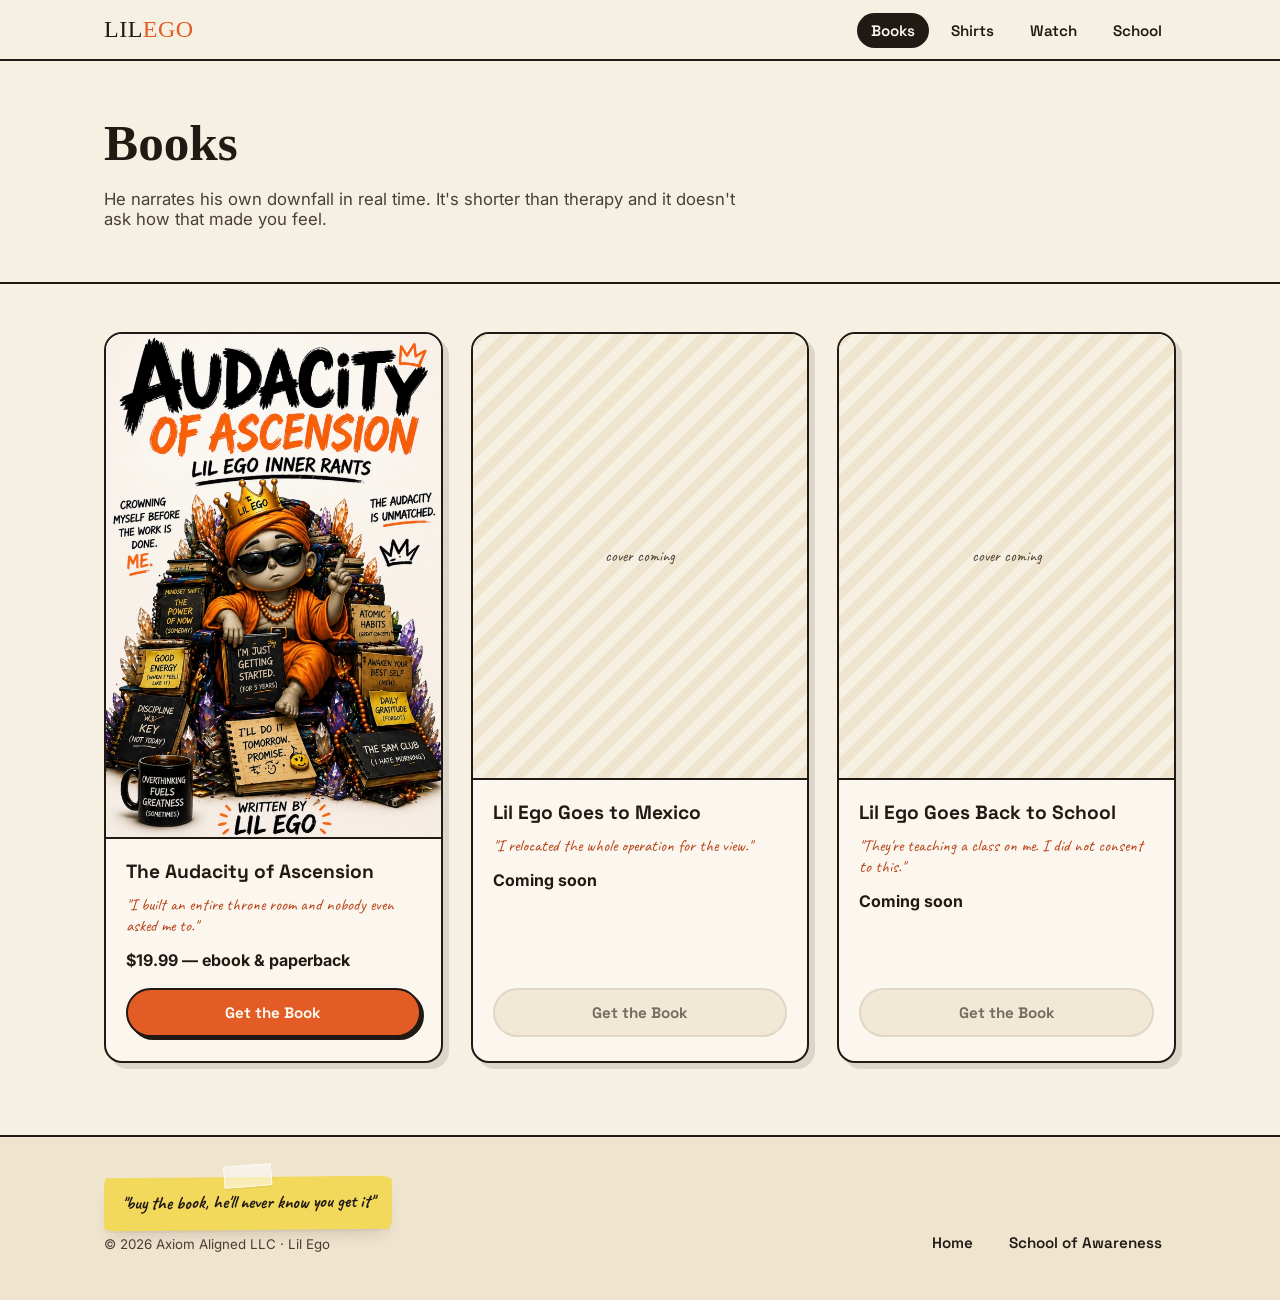
==== books.html @ e0bd5c53 "Initial commit: Lil Ego static site (index, books, shirts, watch)" ====
<!doctype html>
<html lang="en">
<head>
<meta charset="UTF-8">
<meta name="viewport" content="width=device-width, initial-scale=1.0">
<title>Books — Lil Ego</title>
<meta name="description" content="The Audacity of Ascension and more from Lil Ego. Get the book on Gumroad.">
<link rel="preconnect" href="https://fonts.googleapis.com">
<link rel="preconnect" href="https://fonts.gstatic.com" crossorigin>
<link href="https://fonts.googleapis.com/css2?family=Permanent+Marker&family=Space+Grotesk:wght@500;600;700&family=Inter:wght@400;500;600&family=Caveat:wght@600;700&display=swap" rel="stylesheet">
<link rel="stylesheet" href="/assets/css/style.css">
</head>
<body>

<nav class="nav">
  <div class="nav-inner">
    <a href="/" class="wordmark">LIL<span>EGO</span></a>
    <ul class="nav-links">
      <li><a href="/books.html" class="is-active">Books</a></li>
      <li><a href="/shirts.html">Shirts</a></li>
      <li><a href="/watch.html">Watch</a></li>
      <li><a href="https://school.lilegoverse.com" target="_blank" rel="noopener">School</a></li>
    </ul>
  </div>
</nav>

<header class="page-header">
  <div class="wrap">
    <h1>Books</h1>
    <p>He narrates his own downfall in real time. It's shorter than therapy and it doesn't ask how that made you feel.</p>
  </div>
</header>

<section class="wrap">
  <div class="book-grid">

    <!-- LIVE: The Audacity of Ascension -->
    <div class="book-card">
      <div class="book-cover">
        <!-- Drop cover as /assets/img/cover-audacity.png -->
        <img src="/assets/img/cover-audacity.jpg" alt="The Audacity of Ascension cover">
      </div>
      <div class="book-body">
        <h3>The Audacity of Ascension</h3>
        <p class="voice-line">"I built an entire throne room and nobody even asked me to."</p>
        <p class="price">$19.99 — ebook &amp; paperback</p>
        <a href="#" class="btn" data-gumroad="audacity-of-ascension">Get the Book</a>
      </div>
    </div>

    <!-- COMING: Lil Ego Goes to Mexico -->
    <div class="book-card is-coming">
      <div class="book-cover">
        <div class="cover-placeholder" style="display:flex; align-items:center;">cover coming</div>
      </div>
      <div class="book-body">
        <h3>Lil Ego Goes to Mexico</h3>
        <p class="voice-line">"I relocated the whole operation for the view."</p>
        <p class="price">Coming soon</p>
        <a href="#" class="btn is-disabled">Get the Book</a>
      </div>
    </div>

    <!-- COMING: Lil Ego Goes Back to School -->
    <div class="book-card is-coming">
      <div class="book-cover">
        <div class="cover-placeholder" style="display:flex; align-items:center;">cover coming</div>
      </div>
      <div class="book-body">
        <h3>Lil Ego Goes Back to School</h3>
        <p class="voice-line">"They're teaching a class on me. I did not consent to this."</p>
        <p class="price">Coming soon</p>
        <a href="#" class="btn is-disabled">Get the Book</a>
      </div>
    </div>

  </div>
</section>

<footer class="footer">
  <div class="wrap footer-inner">
    <div>
      <span class="sticky-note tilt-flat">"buy the book, he'll never know you get it"</span>
      <small>© 2026 Axiom Aligned LLC · Lil Ego</small>
    </div>
    <ul class="nav-links" style="padding:0;">
      <li><a href="/">Home</a></li>
      <li><a href="https://school.lilegoverse.com" target="_blank" rel="noopener">School of Awareness</a></li>
    </ul>
  </div>
</footer>

<script src="/assets/js/main.js"></script>
</body>
</html>
---- assets/css/style.css ----
/* ============================================================
   LIL EGO — Design Tokens
   Cream base / orange primary / gold secondary / ink black type
   Display: Permanent Marker · Headings: Space Grotesk · Body: Inter
   Sticky-note motif: Caveat (handwriting) on rotated paper cards
   ============================================================ */

:root {
  --cream: #F6F0E3;
  --cream-2: #EFE4CE;
  --paper: #FBF7EE;
  --ink: #211A14;
  --ink-soft: #4A3F34;
  --orange: #E35B25;
  --orange-deep: #B8431A;
  --gold: #AD8330;
  --gold-light: #D9B65C;
  --sticky: #F2D95C;
  --sticky-shadow: rgba(33, 26, 20, 0.18);
  --line: rgba(33, 26, 20, 0.12);

  /* crystal accents — lifted from the throne pile on the book cover */
  --crystal-purple: #6E4E9E;
  --crystal-purple-deep: #4E3572;
  --crystal-teal: #2C8C8A;
  --crystal-teal-deep: #1E6664;
  --crystal-amber: #D98F3A;
  --sticky-pink: #F0A8A0;
  --sticky-mint: #A9D8C8;
  --sticky-blue: #A9C7E8;

  --font-display: 'Permanent Marker', cursive;
  --font-head: 'Space Grotesk', sans-serif;
  --font-body: 'Inter', sans-serif;
  --font-note: 'Caveat', cursive;

  --radius: 18px;
  --container: 1120px;
}

* { box-sizing: border-box; }
html { scroll-behavior: smooth; }

body {
  margin: 0;
  background: var(--cream);
  color: var(--ink);
  font-family: var(--font-body);
  -webkit-font-smoothing: antialiased;
}

@media (prefers-reduced-motion: reduce) {
  html { scroll-behavior: auto; }
  * { animation-duration: 0.001ms !important; transition-duration: 0.001ms !important; }
}

a { color: inherit; text-decoration: none; }
img { max-width: 100%; display: block; }
button { font-family: inherit; cursor: pointer; }

.wrap {
  max-width: var(--container);
  margin: 0 auto;
  padding: 0 24px;
}

/* ---------- Nav ---------- */
.nav {
  position: sticky;
  top: 0;
  z-index: 50;
  background: rgba(246, 240, 227, 0.92);
  backdrop-filter: blur(6px);
  border-bottom: 2px solid var(--ink);
}

.nav-inner {
  display: flex;
  align-items: center;
  justify-content: space-between;
  padding: 16px 24px;
  max-width: var(--container);
  margin: 0 auto;
}

.wordmark {
  font-family: var(--font-display);
  font-size: 1.5rem;
  color: var(--ink);
  letter-spacing: 0.5px;
}
.wordmark span { color: var(--orange); }

.nav-links {
  display: flex;
  gap: 8px;
  list-style: none;
  margin: 0;
  padding: 0;
}

.nav-links a {
  font-family: var(--font-head);
  font-weight: 600;
  font-size: 0.95rem;
  padding: 8px 14px;
  border-radius: 999px;
  transition: background 0.15s ease, transform 0.15s ease;
}

.nav-links a:hover { background: var(--cream-2); transform: translateY(-1px); }
.nav-links a.is-active { background: var(--ink); color: var(--paper); }

.nav-toggle { display: none; }

@media (max-width: 640px) {
  .nav-links { display: none; }
}

/* ---------- Sticky note signature element ---------- */
.sticky-note {
  position: relative;
  display: inline-block;
  background: var(--sticky);
  color: var(--ink);
  font-family: var(--font-note);
  font-weight: 700;
  font-size: 1.15rem;
  line-height: 1.25;
  padding: 14px 18px 16px;
  border-radius: 3px 14px 4px 12px / 14px 4px 16px 3px;
  box-shadow: 0 10px 18px -8px var(--sticky-shadow), 0 2px 0 rgba(0,0,0,0.04);
  transform: rotate(-3deg);
}

.sticky-note::before {
  content: '';
  position: absolute;
  top: -12px;
  left: 50%;
  width: 46px;
  height: 20px;
  background: rgba(255,255,255,0.55);
  border: 1px solid rgba(255,255,255,0.7);
  transform: translateX(-50%) rotate(-4deg);
  box-shadow: 0 1px 2px rgba(0,0,0,0.08);
}

.sticky-note.tilt-r { transform: rotate(2.5deg); }
.sticky-note.tilt-flat { transform: rotate(-0.5deg); }
.sticky-note.small { font-size: 0.95rem; padding: 10px 14px 12px; }

.sticky-note.c-pink { background: var(--sticky-pink); }
.sticky-note.c-mint { background: var(--sticky-mint); }
.sticky-note.c-blue { background: var(--sticky-blue); }

/* ---------- Floating decorative crystals + confetti dots ---------- */
.crystal-field {
  position: absolute;
  inset: 0;
  overflow: hidden;
  pointer-events: none;
  z-index: 0;
}

.crystal {
  position: absolute;
  clip-path: polygon(50% 0%, 100% 38%, 78% 100%, 22% 100%, 0% 38%);
  opacity: 0.9;
}

.crystal.purple { background: linear-gradient(160deg, var(--crystal-purple), var(--crystal-purple-deep)); }
.crystal.teal { background: linear-gradient(160deg, var(--crystal-teal), var(--crystal-teal-deep)); }
.crystal.amber { background: linear-gradient(160deg, var(--gold-light), var(--crystal-amber)); }

.confetti-dot {
  position: absolute;
  border-radius: 50%;
  pointer-events: none;
}

/* Halftone dot texture wash — used behind hero + doors sections */
.dot-wash {
  background-image: radial-gradient(var(--line) 1.4px, transparent 1.4px);
  background-size: 22px 22px;
}

/* ---------- Buttons ---------- */
.btn {
  display: inline-flex;
  align-items: center;
  gap: 8px;
  font-family: var(--font-head);
  font-weight: 700;
  font-size: 0.95rem;
  padding: 13px 24px;
  border-radius: 999px;
  border: 2px solid var(--ink);
  background: var(--orange);
  color: var(--paper);
  box-shadow: 3px 3px 0 var(--ink);
  transition: transform 0.15s ease, box-shadow 0.15s ease;
}

.btn:hover { transform: translate(-2px, -2px); box-shadow: 5px 5px 0 var(--ink); }
.btn:active { transform: translate(0, 0); box-shadow: 1px 1px 0 var(--ink); }

.btn.btn-ghost {
  background: transparent;
  color: var(--ink);
}

.btn.btn-gold {
  background: var(--gold);
}

.btn[disabled], .btn.is-disabled {
  background: var(--cream-2);
  color: var(--ink-soft);
  border-color: var(--line);
  box-shadow: none;
  cursor: not-allowed;
  opacity: 0.75;
}

/* ---------- Hero ---------- */
.hero {
  position: relative;
  padding: 108px 0 88px;
  background: var(--cream);
  overflow: hidden;
}

.hero-grid {
  position: relative;
  z-index: 2;
  display: grid;
  grid-template-columns: 1.15fr 0.85fr;
  gap: 64px;
  align-items: center;
}

@media (max-width: 860px) {
  .hero-grid { grid-template-columns: 1fr; }
  .hero { padding: 72px 0 56px; }
}

.eyebrow {
  font-family: var(--font-note);
  font-size: 1.15rem;
  color: var(--orange-deep);
  font-weight: 700;
  margin-bottom: 14px;
}

.hero h1 {
  font-family: var(--font-display);
  font-size: clamp(2.8rem, 7vw, 4.8rem);
  line-height: 1.04;
  letter-spacing: -0.01em;
  margin: 0 0 26px;
  color: var(--ink);
}

.hero h1 .accent {
  color: var(--orange);
  position: relative;
  white-space: nowrap;
}

.hero h1 .accent svg {
  position: absolute;
  left: 0;
  bottom: -14px;
  width: 100%;
  height: 16px;
}

.hero p.lede {
  font-family: var(--font-body);
  font-size: 1.15rem;
  color: var(--ink-soft);
  max-width: 46ch;
  margin: 0 0 28px;
}

.hero-actions { display: flex; gap: 14px; flex-wrap: wrap; }

/* Throne / hero art placeholder */
.hero-art {
  position: relative;
  aspect-ratio: 2 / 3;
  border-radius: 28px;
  background:
    radial-gradient(circle at 50% 30%, rgba(227,91,37,0.22), transparent 55%),
    linear-gradient(160deg, var(--cream-2), var(--cream));
  border: 2px dashed var(--ink);
  display: flex;
  align-items: center;
  justify-content: center;
  overflow: hidden;
}

.hero-art img { width: 100%; height: 100%; object-fit: cover; border-radius: 26px; }

.hero-art .art-placeholder {
  text-align: center;
  font-family: var(--font-note);
  font-size: 1.1rem;
  color: var(--ink-soft);
  padding: 24px;
}

.hero-art .crown {
  font-size: 2.4rem;
  display: block;
  margin-bottom: 8px;
}

/* ---------- Controlled-chaos texture kit ---------- */

/* washi tape strip — pin things down, always slightly crooked */
.tape {
  position: absolute;
  width: 90px;
  height: 30px;
  background: rgba(227, 91, 37, 0.28);
  border: 1px solid rgba(227, 91, 37, 0.4);
  box-shadow: 0 2px 4px rgba(33,26,20,0.08);
  pointer-events: none;
  z-index: 3;
}
.tape.gold { background: rgba(173, 131, 48, 0.3); border-color: rgba(173, 131, 48, 0.45); }
.tape.ink { background: rgba(33, 26, 20, 0.12); border-color: rgba(33, 26, 20, 0.2); }

/* coffee ring stain — one, understated, never centered */
.coffee-ring {
  position: absolute;
  border-radius: 50%;
  border: 6px solid rgba(90, 62, 30, 0.10);
  pointer-events: none;
  z-index: 1;
}
.coffee-ring::after {
  content: '';
  position: absolute;
  inset: 5px;
  border-radius: 50%;
  border: 2px solid rgba(90, 62, 30, 0.07);
}

/* torn paper divider between sections */
.torn-edge {
  position: relative;
  height: 22px;
  background: var(--cream);
  clip-path: polygon(
    0% 0%, 3% 60%, 7% 10%, 11% 70%, 15% 5%, 19% 55%, 23% 15%, 27% 65%,
    31% 8%, 35% 60%, 39% 12%, 43% 70%, 47% 5%, 51% 58%, 55% 10%, 59% 66%,
    63% 8%, 67% 62%, 71% 14%, 75% 68%, 79% 6%, 83% 60%, 87% 12%, 91% 66%,
    95% 8%, 100% 55%, 100% 100%, 0% 100%
  );
}

/* handwritten margin interruption — swaps on every reload via main.js */
.margin-note {
  position: absolute;
  z-index: 4;
  font-family: var(--font-note);
  font-weight: 700;
  font-size: 1.2rem;
  color: var(--orange-deep);
  max-width: 220px;
  line-height: 1.2;
  pointer-events: none;
}
.margin-note::before {
  content: '';
  position: absolute;
  left: -34px;
  top: 8px;
  width: 26px;
  height: 20px;
  border-left: 2.5px solid var(--orange-deep);
  border-bottom: 2.5px solid var(--orange-deep);
  border-radius: 0 0 0 10px;
  transform: rotate(-10deg);
}

/* crown resting on the primary CTA — Lil Ego left it there */
.btn-crowned { position: relative; overflow: visible; }
.btn-crowned .crown-icon {
  position: absolute;
  top: -22px;
  right: 8px;
  width: 30px;
  height: 22px;
  transform: rotate(-14deg);
  transition: transform 0.2s ease;
}
.btn-crowned:hover .crown-icon { transform: rotate(-6deg) translateY(-3px); }

/* sunglasses left behind, tucked in a corner */
.sunglasses-doodle {
  position: absolute;
  width: 64px;
  opacity: 0.85;
  pointer-events: none;
  z-index: 3;
}

/* gold star sticker — the kind a teacher hands out */
.star-sticker {
  position: absolute;
  width: 42px;
  pointer-events: none;
  z-index: 4;
  filter: drop-shadow(0 2px 2px rgba(33,26,20,0.15));
}

/* ---------- Doors grid ---------- */
.doors { position: relative; padding: 88px 0 96px; background: var(--cream-2); }
.doors .wrap { position: relative; }

.section-label {
  font-family: var(--font-head);
  font-weight: 700;
  text-transform: uppercase;
  letter-spacing: 0.14em;
  font-size: 0.85rem;
  color: var(--ink-soft);
  margin-bottom: 28px;
}

.doors-grid {
  display: grid;
  grid-template-columns: repeat(2, 1fr);
  gap: 26px;
}

@media (max-width: 700px) {
  .doors-grid { grid-template-columns: 1fr; }
}

.door {
  position: relative;
  background: var(--paper);
  border: 2px solid var(--ink);
  border-radius: 6px;
  padding: 34px 26px 26px;
  min-height: 240px;
  display: flex;
  flex-direction: column;
  justify-content: space-between;
  box-shadow: 6px 6px 0 var(--line);
  transition: transform 0.18s ease, box-shadow 0.18s ease;
  overflow: hidden;
}

.door:hover {
  transform: translate(-3px, -3px);
  box-shadow: 9px 9px 0 var(--line);
}

/* BOOK — hardcover on a desk: thick spine, deboss lines */
.door.is-book {
  border-radius: 3px 10px 10px 3px;
  padding-left: 44px;
}
.door.is-book::before {
  content: '';
  position: absolute;
  top: 0; left: 0; bottom: 0;
  width: 18px;
  background: var(--orange-deep);
  box-shadow: inset -3px 0 0 rgba(0,0,0,0.15);
}
.door.is-book::after {
  content: '';
  position: absolute;
  top: 14px; bottom: 14px; left: 30px;
  width: 1px;
  background: repeating-linear-gradient(to bottom, var(--line) 0 6px, transparent 6px 12px);
}

/* SHIRTS — opened shipping package: crossed tape, stamp */
.door.is-package {
  background: var(--cream-2);
}
.door.is-package::before,
.door.is-package::after {
  content: '';
  position: absolute;
  background: rgba(33,26,20,0.06);
  border: 1px dashed rgba(33,26,20,0.25);
}
.door.is-package::before { top: -10%; left: 46%; width: 8%; height: 120%; }
.door.is-package::after { top: 46%; left: -10%; width: 120%; height: 8%; }
.door .stamp {
  position: absolute;
  top: 18px; right: 18px;
  border: 2px solid var(--orange-deep);
  color: var(--orange-deep);
  font-family: var(--font-head);
  font-weight: 700;
  font-size: 0.65rem;
  letter-spacing: 0.06em;
  padding: 3px 8px;
  border-radius: 4px;
  transform: rotate(8deg);
  opacity: 0.85;
}

/* WATCH — taped VHS sleeve: label sticker, corner tape */
.door.is-tape {
  background: var(--ink);
  color: var(--cream);
}
.door.is-tape .door-top h2,
.door.is-tape p.desc { color: var(--cream); }
.door.is-tape .door-num { background: var(--orange); color: var(--ink); }
.door.is-tape::before {
  content: '';
  position: absolute;
  top: 16px; left: 16px; right: 16px; bottom: 16px;
  border: 1px solid rgba(246,240,227,0.25);
  pointer-events: none;
}

/* SCHOOL — workbook page: ruled margin lines, red rule */
.door.is-workbook {
  background:
    linear-gradient(90deg, transparent 0 38px, rgba(184,67,26,0.35) 38px 40px, transparent 40px),
    repeating-linear-gradient(to bottom, transparent 0 27px, var(--line) 27px 28px),
    var(--paper);
  padding-left: 52px;
}

.door-top { display: flex; align-items: flex-start; justify-content: space-between; gap: 12px; }

.door h2 {
  font-family: var(--font-head);
  font-size: 1.6rem;
  margin: 0;
}

.door-num {
  font-family: var(--font-head);
  font-weight: 700;
  font-size: 0.85rem;
  color: var(--paper);
  background: var(--bar-color, var(--gold));
  width: 30px;
  height: 30px;
  border-radius: 50%;
  display: flex;
  align-items: center;
  justify-content: center;
  flex-shrink: 0;
}

.door p.desc {
  color: var(--ink-soft);
  margin: 12px 0 18px;
  font-size: 0.98rem;
}

.door .sticky-note {
  align-self: flex-start;
  margin-top: auto;
}

/* ---------- Generic page header (Books/Shirts/Watch) ---------- */
.page-header {
  padding: 52px 0 36px;
  border-bottom: 2px solid var(--ink);
}

.page-header h1 {
  font-family: var(--font-display);
  font-size: clamp(2rem, 5vw, 3.2rem);
  margin: 0 0 12px;
}

.page-header p {
  color: var(--ink-soft);
  max-width: 60ch;
  font-size: 1.05rem;
}

/* ---------- Books ---------- */
.book-grid {
  display: grid;
  grid-template-columns: repeat(auto-fit, minmax(240px, 1fr));
  gap: 28px;
  padding: 48px 0 72px;
}

.book-card {
  background: var(--paper);
  border: 2px solid var(--ink);
  border-radius: var(--radius);
  overflow: hidden;
  display: flex;
  flex-direction: column;
  box-shadow: 6px 6px 0 var(--line);
}

.book-cover {
  aspect-ratio: 3 / 4;
  background: linear-gradient(160deg, var(--cream-2), var(--gold-light) 140%);
  display: flex;
  align-items: center;
  justify-content: center;
  border-bottom: 2px solid var(--ink);
}

.book-cover img { width: 100%; height: 100%; object-fit: cover; }

.book-cover .cover-placeholder {
  font-family: var(--font-note);
  font-size: 1rem;
  color: var(--ink-soft);
  text-align: center;
  padding: 20px;
}

.book-body { padding: 20px 20px 24px; display: flex; flex-direction: column; gap: 10px; flex: 1; }

.book-body h3 { font-family: var(--font-head); font-size: 1.2rem; margin: 0; }
.book-body .voice-line { font-family: var(--font-note); font-size: 1.05rem; color: var(--orange-deep); margin: 0; }
.book-body .price { font-weight: 700; margin: 4px 0 8px; }
.book-body .btn { margin-top: auto; justify-content: center; }

.book-card.is-coming .book-cover { background: repeating-linear-gradient(135deg, var(--cream-2), var(--cream-2) 10px, var(--cream) 10px, var(--cream) 20px); }
.book-card.is-coming .btn { pointer-events: none; }

/* ---------- Shirts ---------- */
.shirt-grid {
  display: grid;
  grid-template-columns: repeat(auto-fit, minmax(260px, 1fr));
  gap: 28px;
  padding: 48px 0 72px;
}

.shirt-card {
  background: var(--paper);
  border: 2px solid var(--ink);
  border-radius: var(--radius);
  overflow: hidden;
  display: flex;
  flex-direction: column;
  box-shadow: 6px 6px 0 var(--line);
}

.shirt-photo {
  aspect-ratio: 1 / 1;
  background: var(--cream-2);
  display: flex;
  align-items: center;
  justify-content: center;
  border-bottom: 2px solid var(--ink);
}

.shirt-photo img { width: 100%; height: 100%; object-fit: cover; }
.shirt-photo .photo-placeholder { font-family: var(--font-note); color: var(--ink-soft); text-align: center; padding: 20px; }

.shirt-body { padding: 20px; display: flex; flex-direction: column; gap: 10px; flex: 1; }
.shirt-body h3 { font-family: var(--font-head); margin: 0; font-size: 1.15rem; }
.shirt-body .price { font-weight: 700; }

.size-row { display: flex; gap: 8px; flex-wrap: wrap; margin: 4px 0 10px; }

.size-pill {
  font-family: var(--font-head);
  font-weight: 700;
  font-size: 0.85rem;
  border: 2px solid var(--ink);
  border-radius: 999px;
  padding: 6px 14px;
  background: var(--cream);
}

.size-pill.sold-out {
  background: transparent;
  color: var(--line);
  border-color: var(--line);
  text-decoration: line-through;
}

.shirt-body .btn { margin-top: auto; justify-content: center; }

/* ---------- Watch ---------- */
.watch-wrap { padding: 48px 0 72px; display: grid; gap: 32px; }

.video-frame {
  aspect-ratio: 16 / 9;
  border: 2px solid var(--ink);
  border-radius: var(--radius);
  background: var(--ink);
  display: flex;
  align-items: center;
  justify-content: center;
  overflow: hidden;
}

.video-frame iframe { width: 100%; height: 100%; border: 0; }

.video-frame .video-placeholder {
  color: var(--cream);
  font-family: var(--font-note);
  font-size: 1.2rem;
  text-align: center;
  padding: 24px;
}

.watch-cta {
  display: flex;
  align-items: center;
  justify-content: space-between;
  gap: 20px;
  flex-wrap: wrap;
  border: 2px solid var(--ink);
  border-radius: var(--radius);
  padding: 24px 28px;
  background: var(--paper);
}

/* ---------- School teaser strip (used on homepage door + standalone) ---------- */
.school-strip {
  background: var(--ink);
  color: var(--cream);
  padding: 40px 0;
}

.school-strip .wrap { display: flex; align-items: center; justify-content: space-between; gap: 24px; flex-wrap: wrap; }
.school-strip h3 { font-family: var(--font-display); font-size: 1.5rem; margin: 0 0 6px; color: var(--gold-light); }
.school-strip p { margin: 0; color: rgba(246,240,227,0.75); }

/* ---------- Footer ---------- */
.footer {
  border-top: 2px solid var(--ink);
  padding: 40px 0 48px;
  background: var(--cream-2);
}

.footer-inner {
  display: flex;
  align-items: flex-end;
  justify-content: space-between;
  gap: 24px;
  flex-wrap: wrap;
}

.footer small {
  display: block;
  margin-top: 6px;
  color: var(--ink-soft);
}

/* ---------- Utility ---------- */
.center { text-align: center; }
.mt-0 { margin-top: 0; }
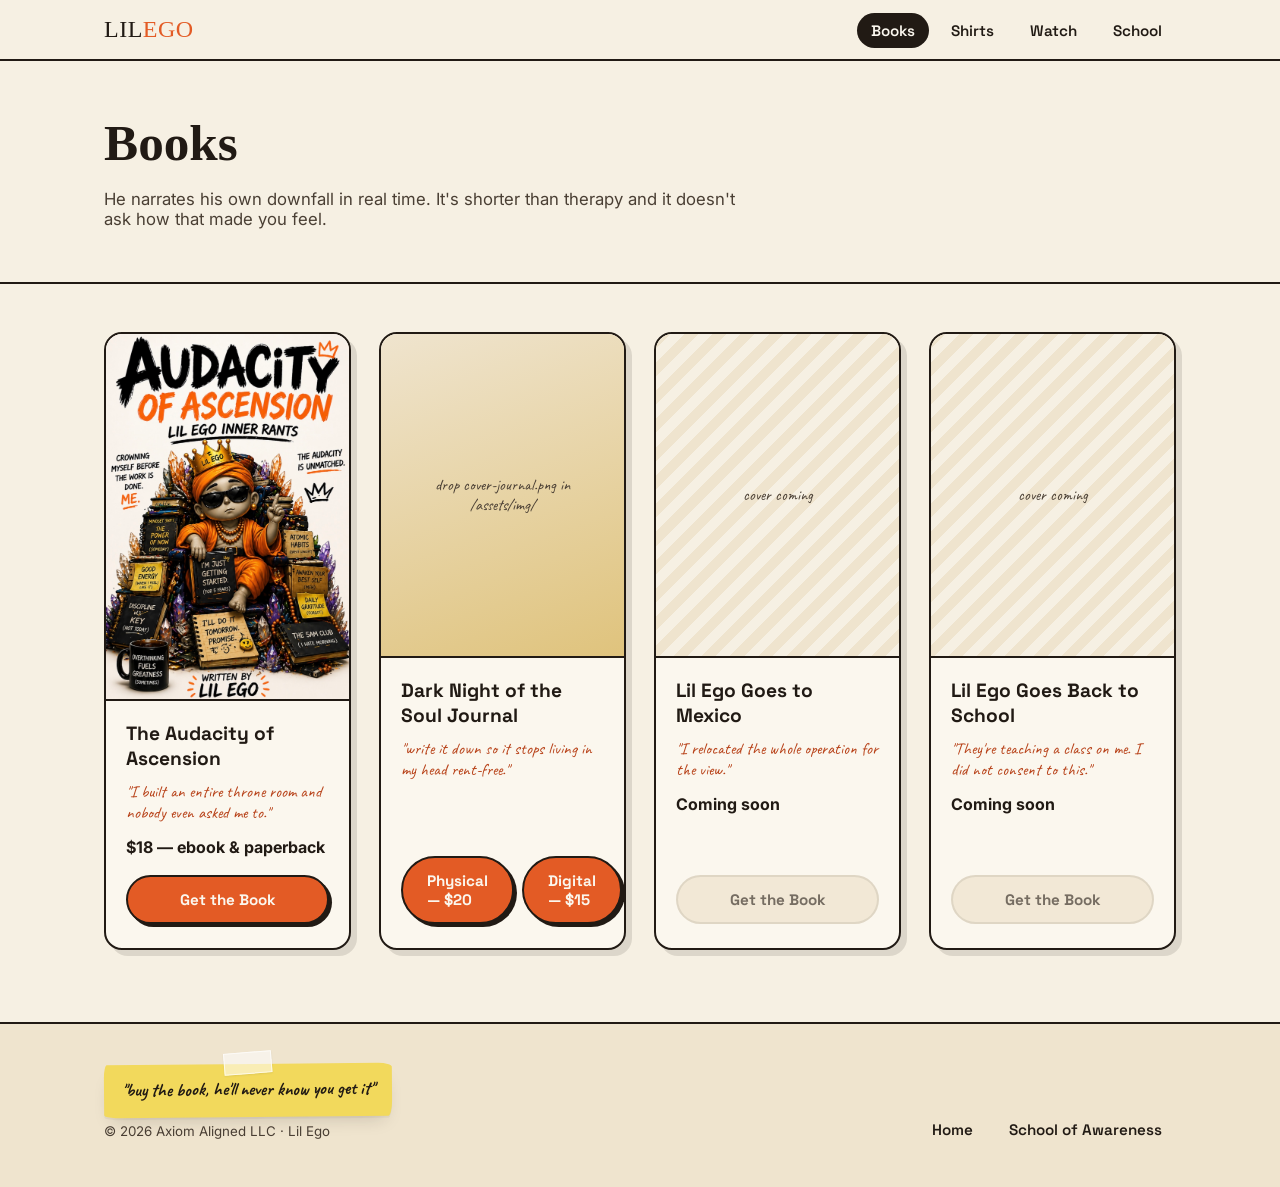
==== commit 5c4965f5: "Add Dark Night of the Soul Journal product, update pricing - Add journal product card (physical + di" ====
--- a/books.html
+++ b/books.html
@@ -43,8 +43,24 @@
       <div class="book-body">
         <h3>The Audacity of Ascension</h3>
         <p class="voice-line">"I built an entire throne room and nobody even asked me to."</p>
-        <p class="price">$19.99 — ebook &amp; paperback</p>
+        <p class="price">$18 — ebook &amp; paperback</p>
         <a href="#" class="btn" data-gumroad="audacity-of-ascension">Get the Book</a>
+      </div>
+    </div>
+
+    <!-- LIVE: Dark Night of the Soul Journal -->
+    <div class="book-card">
+      <div class="book-cover">
+        <img src="/assets/img/cover-journal.png" alt="Dark Night of the Soul Journal cover" onerror="this.style.display='none'; this.nextElementSibling.style.display='flex';">
+        <div class="cover-placeholder" style="display:none; align-items:center;">drop cover-journal.png in /assets/img/</div>
+      </div>
+      <div class="book-body">
+        <h3>Dark Night of the Soul Journal</h3>
+        <p class="voice-line">"write it down so it stops living in my head rent-free."</p>
+        <div class="edition-row">
+          <a href="#" class="btn" data-stripe="dark-night-journal">Physical — $20</a>
+          <a href="#" class="btn" data-gumroad="dark-night-journal">Digital — $15</a>
+        </div>
       </div>
     </div>
 
--- a/assets/css/style.css
+++ b/assets/css/style.css
@@ -635,6 +635,9 @@
 .book-card.is-coming .book-cover { background: repeating-linear-gradient(135deg, var(--cream-2), var(--cream-2) 10px, var(--cream) 10px, var(--cream) 20px); }
 .book-card.is-coming .btn { pointer-events: none; }
 
+.edition-row { display: flex; gap: 8px; margin-top: auto; }
+.edition-row .btn { flex: 1; margin-top: 0; }
+
 /* ---------- Shirts ---------- */
 .shirt-grid {
   display: grid;
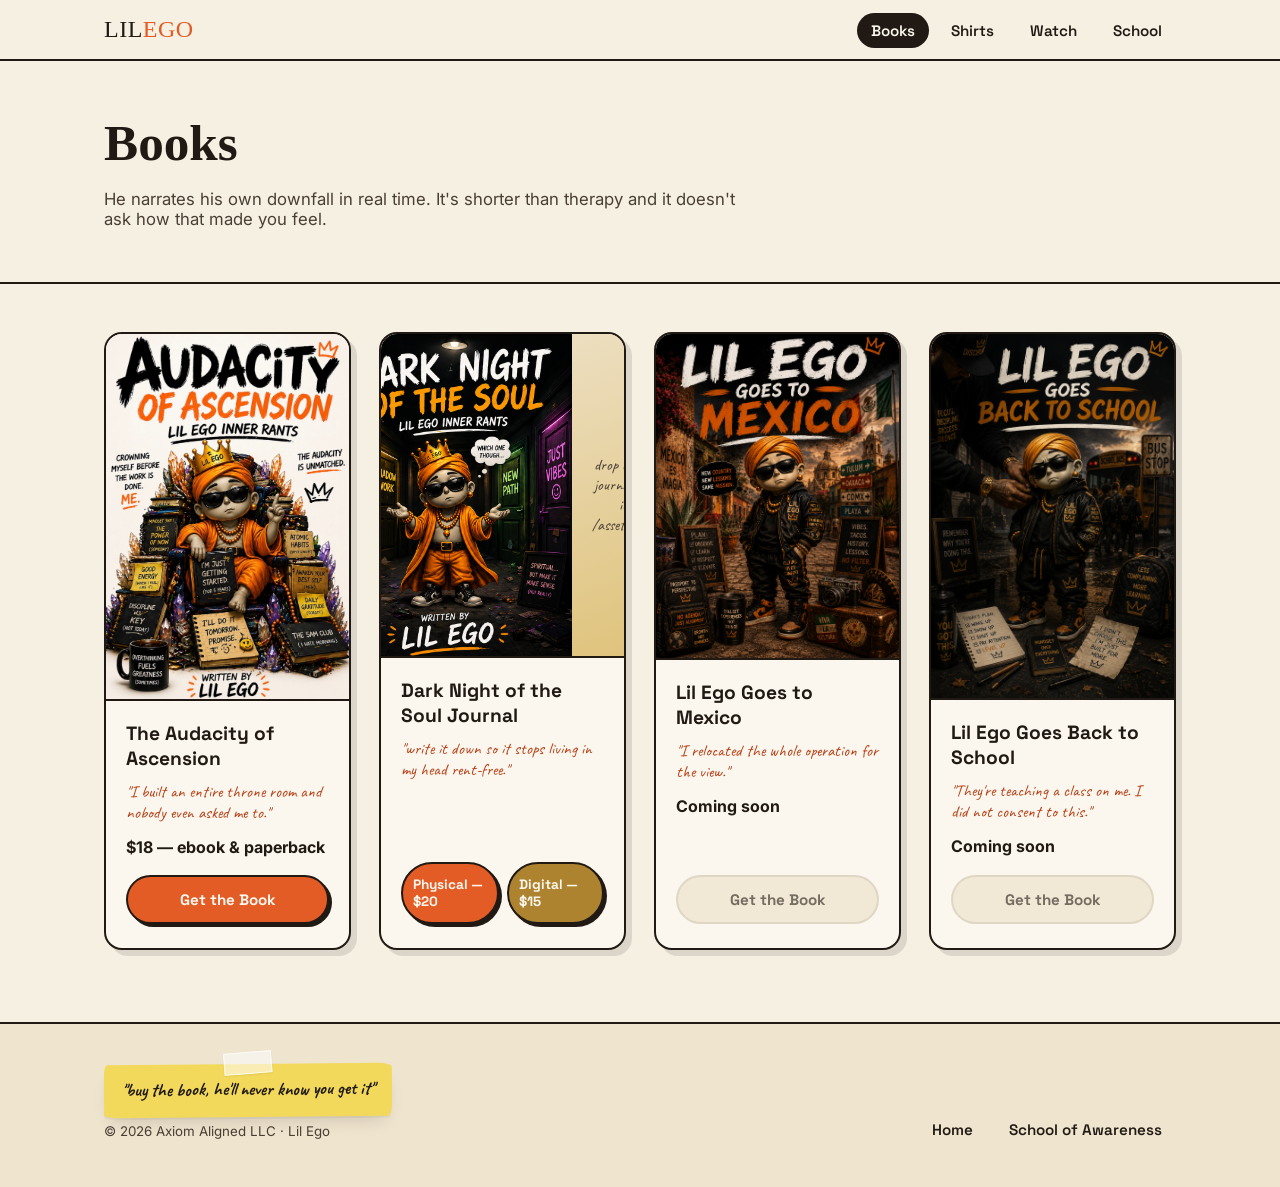
==== commit 352fbed7: "Full site update: shirt color variants, all product images, new book covers" ====
--- a/books.html
+++ b/books.html
@@ -51,15 +51,16 @@
     <!-- LIVE: Dark Night of the Soul Journal -->
     <div class="book-card">
       <div class="book-cover">
+        <!-- Drop cover as /assets/img/cover-journal.png -->
         <img src="/assets/img/cover-journal.png" alt="Dark Night of the Soul Journal cover" onerror="this.style.display='none'; this.nextElementSibling.style.display='flex';">
-        <div class="cover-placeholder" style="display:none; align-items:center;">drop cover-journal.png in /assets/img/</div>
+        <div class="cover-placeholder" style="display:flex; align-items:center;">drop cover-journal.png in /assets/img/</div>
       </div>
       <div class="book-body">
         <h3>Dark Night of the Soul Journal</h3>
         <p class="voice-line">"write it down so it stops living in my head rent-free."</p>
         <div class="edition-row">
           <a href="#" class="btn" data-stripe="dark-night-journal">Physical — $20</a>
-          <a href="#" class="btn" data-gumroad="dark-night-journal">Digital — $15</a>
+          <a href="#" class="btn btn-gold" data-gumroad="dark-night-journal">Digital — $15</a>
         </div>
       </div>
     </div>
@@ -67,7 +68,7 @@
     <!-- COMING: Lil Ego Goes to Mexico -->
     <div class="book-card is-coming">
       <div class="book-cover">
-        <div class="cover-placeholder" style="display:flex; align-items:center;">cover coming</div>
+        <img src="/assets/img/cover-mexico.png" alt="Lil Ego Goes to Mexico cover">
       </div>
       <div class="book-body">
         <h3>Lil Ego Goes to Mexico</h3>
@@ -80,7 +81,7 @@
     <!-- COMING: Lil Ego Goes Back to School -->
     <div class="book-card is-coming">
       <div class="book-cover">
-        <div class="cover-placeholder" style="display:flex; align-items:center;">cover coming</div>
+        <img src="/assets/img/cover-backtoschool.png" alt="Lil Ego Goes Back to School cover">
       </div>
       <div class="book-body">
         <h3>Lil Ego Goes Back to School</h3>
--- a/assets/css/style.css
+++ b/assets/css/style.css
@@ -632,11 +632,25 @@
 .book-body .price { font-weight: 700; margin: 4px 0 8px; }
 .book-body .btn { margin-top: auto; justify-content: center; }
 
+/* dual-edition product (e.g. journal: physical + digital) */
+.edition-row {
+  display: flex;
+  gap: 8px;
+  margin-top: auto;
+}
+.edition-row .btn { flex: 1; font-size: 0.85rem; padding: 12px 10px; }
+.edition-label {
+  font-family: var(--font-head);
+  font-weight: 700;
+  font-size: 0.7rem;
+  text-transform: uppercase;
+  letter-spacing: 0.06em;
+  color: var(--ink-soft);
+  margin-bottom: 4px;
+}
+
 .book-card.is-coming .book-cover { background: repeating-linear-gradient(135deg, var(--cream-2), var(--cream-2) 10px, var(--cream) 10px, var(--cream) 20px); }
 .book-card.is-coming .btn { pointer-events: none; }
-
-.edition-row { display: flex; gap: 8px; margin-top: auto; }
-.edition-row .btn { flex: 1; margin-top: 0; }
 
 /* ---------- Shirts ---------- */
 .shirt-grid {
@@ -657,6 +671,7 @@
 }
 
 .shirt-photo {
+  position: relative;
   aspect-ratio: 1 / 1;
   background: var(--cream-2);
   display: flex;
@@ -667,6 +682,32 @@
 
 .shirt-photo img { width: 100%; height: 100%; object-fit: cover; }
 .shirt-photo .photo-placeholder { font-family: var(--font-note); color: var(--ink-soft); text-align: center; padding: 20px; }
+
+.flip-btn {
+  position: absolute;
+  bottom: 10px;
+  right: 10px;
+  background: rgba(251,247,238,0.92);
+  border: 2px solid var(--ink);
+  border-radius: 999px;
+  padding: 5px 12px;
+  font-family: var(--font-head);
+  font-weight: 700;
+  font-size: 0.75rem;
+}
+
+.swatch-row { display: flex; gap: 8px; align-items: center; margin: 2px 0 4px; }
+
+.color-swatch {
+  width: 24px;
+  height: 24px;
+  border-radius: 50%;
+  border: 2px solid var(--ink);
+  padding: 0;
+  box-shadow: 1px 1px 0 var(--line);
+}
+
+.color-swatch.is-active { outline: 2px solid var(--orange); outline-offset: 2px; }
 
 .shirt-body { padding: 20px; display: flex; flex-direction: column; gap: 10px; flex: 1; }
 .shirt-body h3 { font-family: var(--font-head); margin: 0; font-size: 1.15rem; }
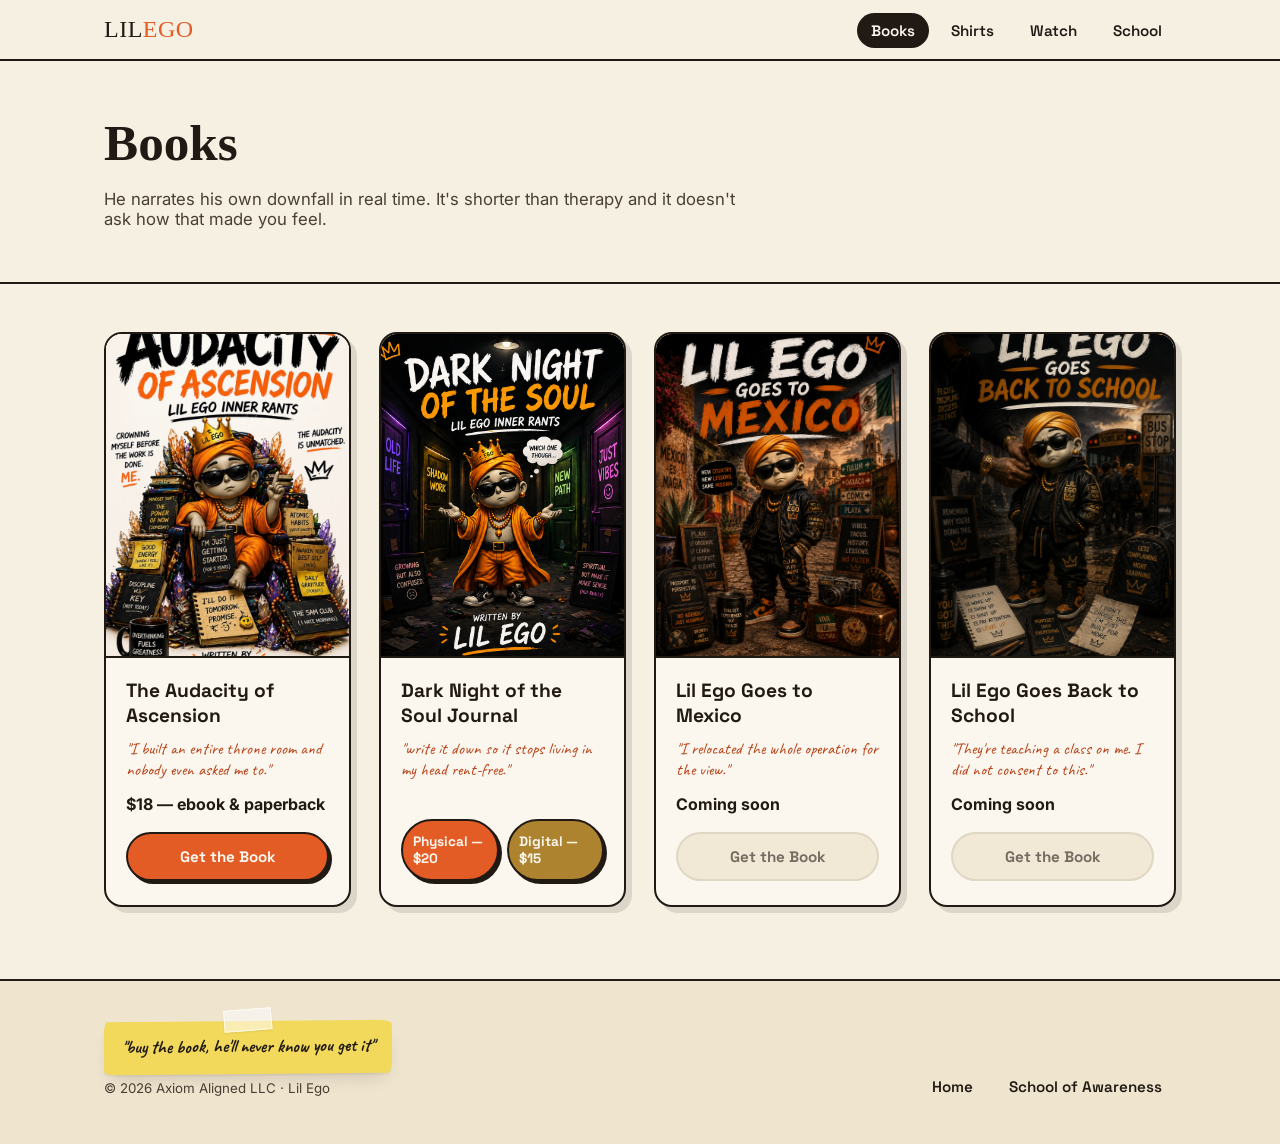
==== commit b7fb9442: "Fix book cover placeholder layout bug" ====
--- a/books.html
+++ b/books.html
@@ -53,7 +53,7 @@
       <div class="book-cover">
         <!-- Drop cover as /assets/img/cover-journal.png -->
         <img src="/assets/img/cover-journal.png" alt="Dark Night of the Soul Journal cover" onerror="this.style.display='none'; this.nextElementSibling.style.display='flex';">
-        <div class="cover-placeholder" style="display:flex; align-items:center;">drop cover-journal.png in /assets/img/</div>
+        <div class="cover-placeholder">drop cover-journal.png in /assets/img/</div>
       </div>
       <div class="book-body">
         <h3>Dark Night of the Soul Journal</h3>
--- a/assets/css/style.css
+++ b/assets/css/style.css
@@ -613,11 +613,18 @@
   align-items: center;
   justify-content: center;
   border-bottom: 2px solid var(--ink);
-}
-
-.book-cover img { width: 100%; height: 100%; object-fit: cover; }
+  overflow: hidden;
+  position: relative;
+}
+
+.book-cover img { width: 100%; height: 100%; object-fit: cover; position: relative; z-index: 1; }
 
 .book-cover .cover-placeholder {
+  position: absolute;
+  inset: 0;
+  display: none;
+  align-items: center;
+  justify-content: center;
   font-family: var(--font-note);
   font-size: 1rem;
   color: var(--ink-soft);
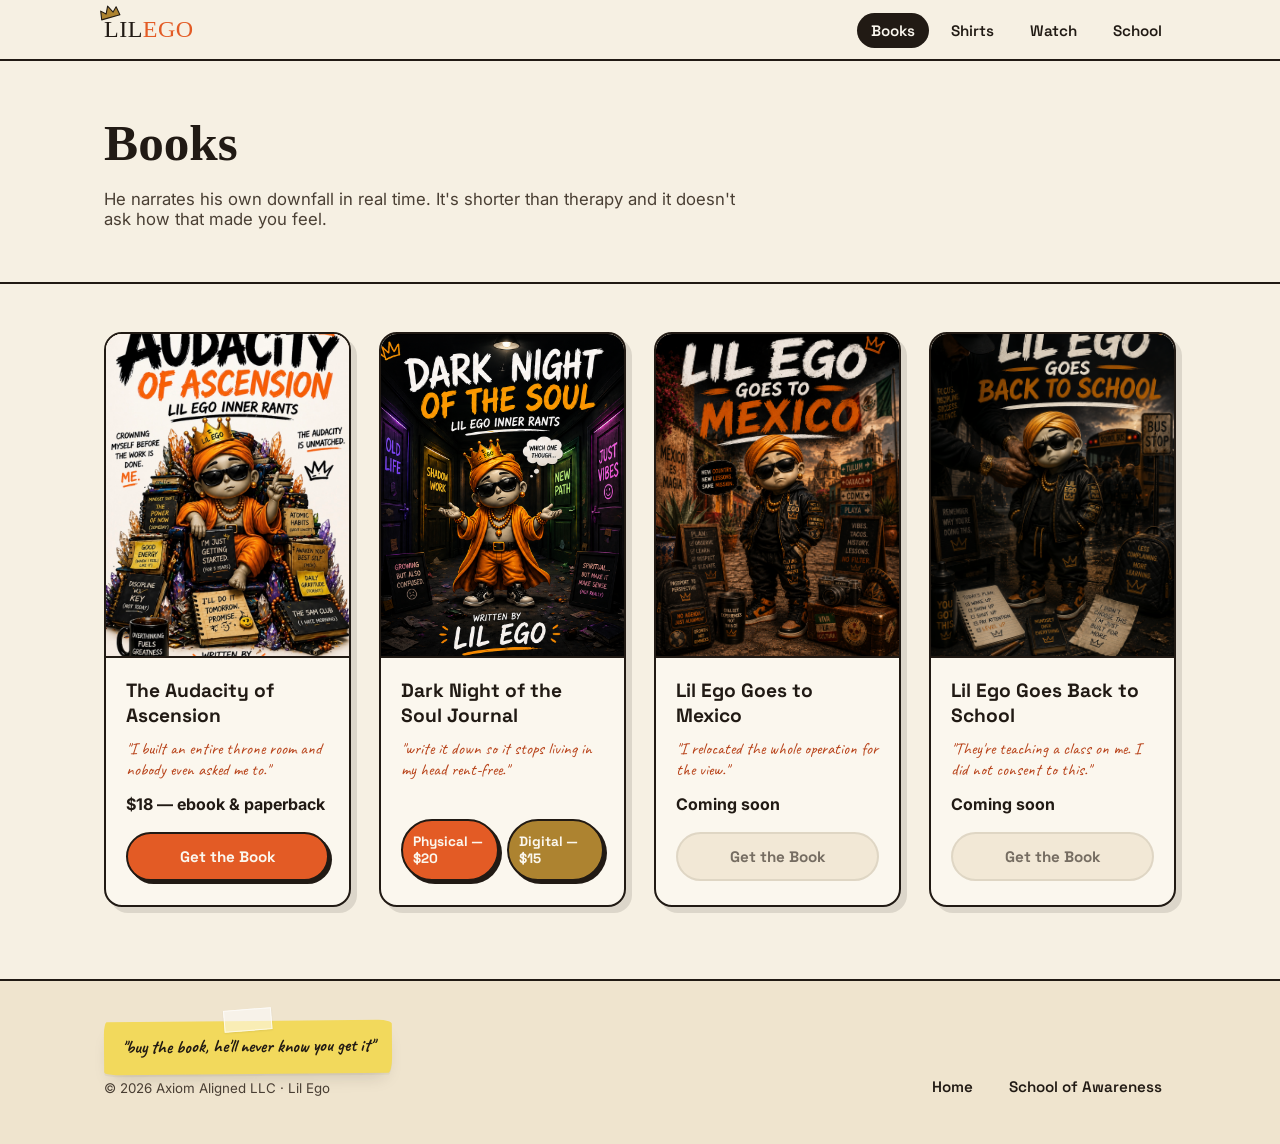
==== commit 0232c90e: "Add crown wordmark badge and mobile hamburger nav" ====
--- a/books.html
+++ b/books.html
@@ -14,7 +14,13 @@
 
 <nav class="nav">
   <div class="nav-inner">
-    <a href="/" class="wordmark">LIL<span>EGO</span></a>
+    <a href="/" class="wordmark">
+      <svg class="crown-badge" viewBox="0 0 30 22" fill="none"><path d="M2 20 L4 8 L10 14 L15 4 L20 14 L26 8 L28 20 Z" fill="var(--gold)" stroke="var(--ink)" stroke-width="1.5" stroke-linejoin="round"/></svg>
+      LIL<span>EGO</span>
+    </a>
+    <button class="nav-toggle" type="button" aria-label="Menu" aria-expanded="false">
+      <span></span><span></span><span></span>
+    </button>
     <ul class="nav-links">
       <li><a href="/books.html" class="is-active">Books</a></li>
       <li><a href="/shirts.html">Shirts</a></li>
--- a/assets/css/style.css
+++ b/assets/css/style.css
@@ -75,6 +75,7 @@
 }
 
 .nav-inner {
+  position: relative;
   display: flex;
   align-items: center;
   justify-content: space-between;
@@ -84,12 +85,24 @@
 }
 
 .wordmark {
+  position: relative;
+  display: inline-flex;
   font-family: var(--font-display);
   font-size: 1.5rem;
   color: var(--ink);
   letter-spacing: 0.5px;
 }
 .wordmark span { color: var(--orange); }
+
+.wordmark .crown-badge {
+  position: absolute;
+  top: -13px;
+  left: -6px;
+  width: 22px;
+  height: 16px;
+  transform: rotate(-16deg);
+  pointer-events: none;
+}
 
 .nav-links {
   display: flex;
@@ -111,10 +124,57 @@
 .nav-links a:hover { background: var(--cream-2); transform: translateY(-1px); }
 .nav-links a.is-active { background: var(--ink); color: var(--paper); }
 
-.nav-toggle { display: none; }
+/* ---------- Mobile hamburger ---------- */
+.nav-toggle {
+  display: none;
+  flex-direction: column;
+  justify-content: center;
+  gap: 5px;
+  width: 40px;
+  height: 40px;
+  border: 2px solid var(--ink);
+  border-radius: 10px;
+  background: var(--paper);
+  padding: 0;
+}
+
+.nav-toggle span {
+  display: block;
+  width: 20px;
+  height: 2.5px;
+  margin: 0 auto;
+  background: var(--ink);
+  border-radius: 2px;
+  transition: transform 0.2s ease, opacity 0.2s ease;
+}
+
+.nav-toggle.is-open span:nth-child(1) { transform: translateY(7.5px) rotate(45deg); }
+.nav-toggle.is-open span:nth-child(2) { opacity: 0; }
+.nav-toggle.is-open span:nth-child(3) { transform: translateY(-7.5px) rotate(-45deg); }
 
 @media (max-width: 640px) {
-  .nav-links { display: none; }
+  .nav-toggle { display: flex; }
+
+  .nav-links {
+    display: none;
+    position: absolute;
+    top: 100%;
+    left: 0;
+    right: 0;
+    flex-direction: column;
+    gap: 2px;
+    background: var(--paper);
+    border-bottom: 2px solid var(--ink);
+    padding: 10px 24px 16px;
+  }
+
+  .nav-links.is-open { display: flex; }
+
+  .nav-links a {
+    padding: 12px 14px;
+    border-radius: 10px;
+    width: 100%;
+  }
 }
 
 /* ---------- Sticky note signature element ---------- */
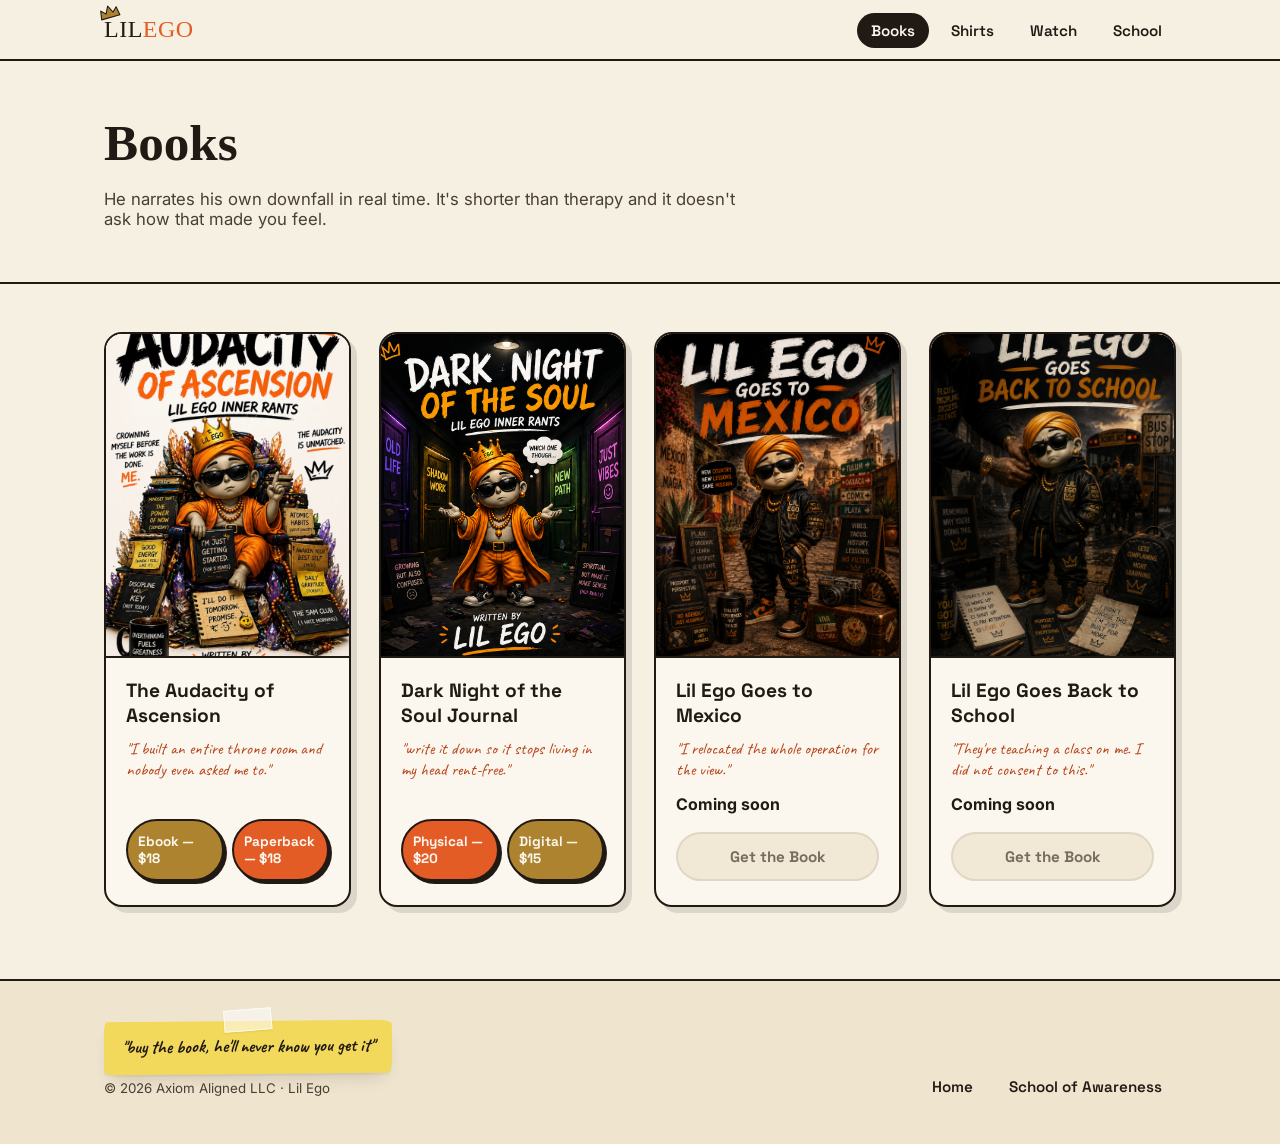
==== commit d5f1f06a: "Wire in real Stripe links for shirts, Audacity paperback, and journal physical" ====
--- a/books.html
+++ b/books.html
@@ -49,8 +49,10 @@
       <div class="book-body">
         <h3>The Audacity of Ascension</h3>
         <p class="voice-line">"I built an entire throne room and nobody even asked me to."</p>
-        <p class="price">$18 — ebook &amp; paperback</p>
-        <a href="#" class="btn" data-gumroad="audacity-of-ascension">Get the Book</a>
+        <div class="edition-row">
+          <a href="#" class="btn btn-gold" data-gumroad="audacity-of-ascension">Ebook — $18</a>
+          <a href="#" class="btn" data-stripe="audacity-paperback">Paperback — $18</a>
+        </div>
       </div>
     </div>
 
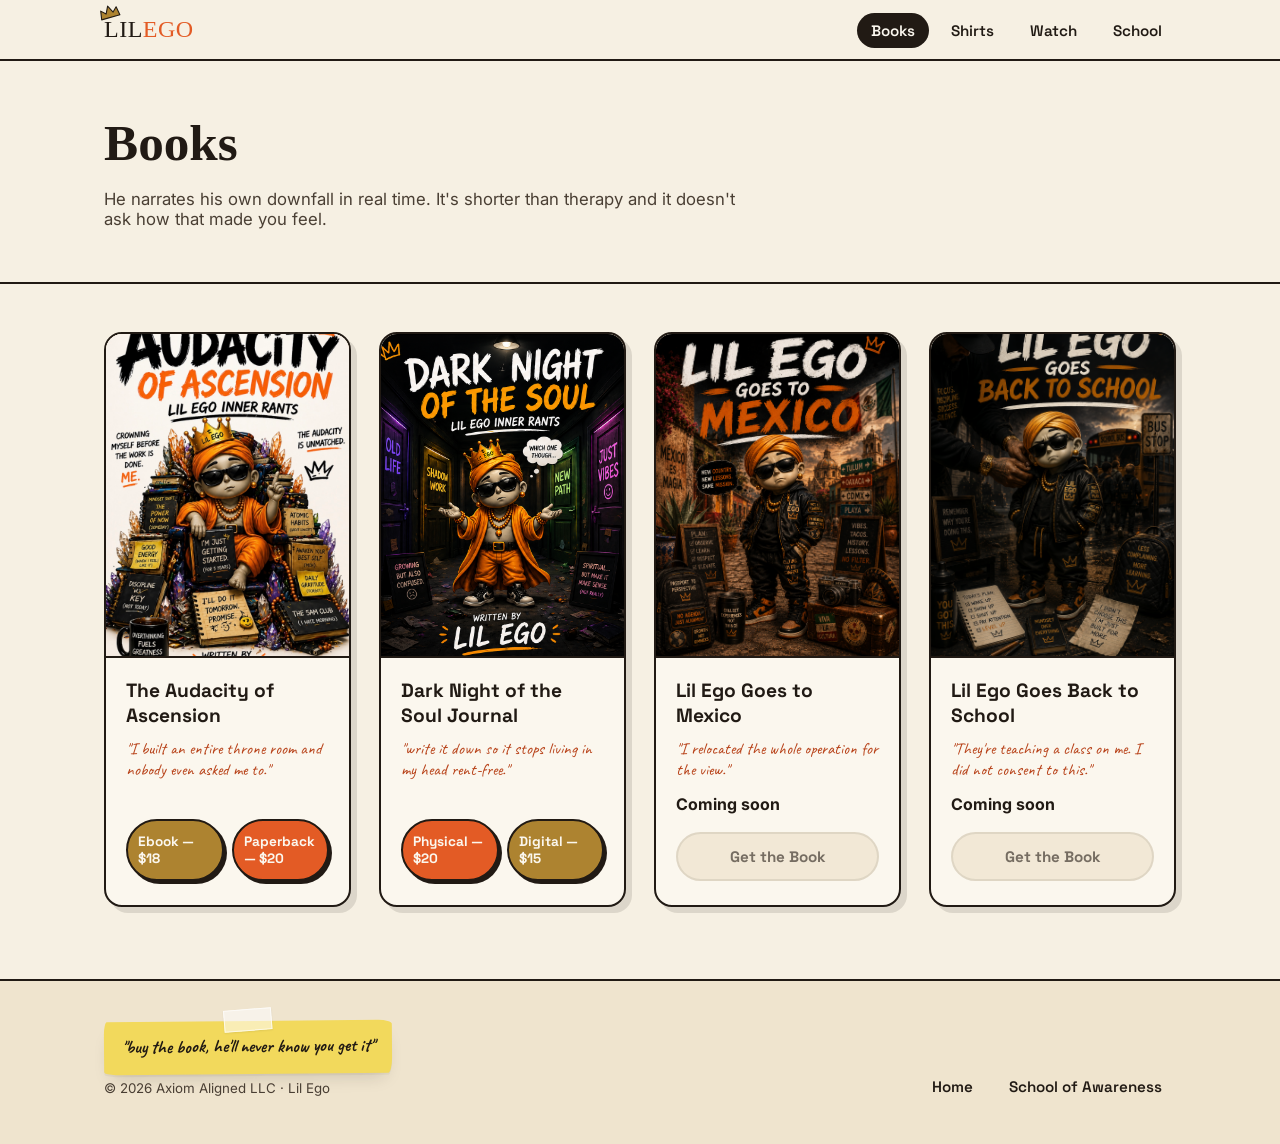
==== commit 3f728425: "Fix Audacity paperback price, wire real journal Gumroad link" ====
--- a/books.html
+++ b/books.html
@@ -51,7 +51,7 @@
         <p class="voice-line">"I built an entire throne room and nobody even asked me to."</p>
         <div class="edition-row">
           <a href="#" class="btn btn-gold" data-gumroad="audacity-of-ascension">Ebook — $18</a>
-          <a href="#" class="btn" data-stripe="audacity-paperback">Paperback — $18</a>
+          <a href="#" class="btn" data-stripe="audacity-paperback">Paperback — $20</a>
         </div>
       </div>
     </div>
--- a/assets/css/style.css
+++ b/assets/css/style.css
@@ -818,11 +818,33 @@
 .video-frame iframe { width: 100%; height: 100%; border: 0; }
 
 .video-frame .video-placeholder {
+  position: relative;
+  width: 100%;
+  height: 100%;
+  display: flex;
+  align-items: center;
+  justify-content: center;
+}
+
+.video-placeholder-bg {
+  position: absolute;
+  inset: 0;
+  width: 100%;
+  height: 100%;
+  object-fit: cover;
+  object-position: top center;
+  filter: brightness(0.4) saturate(0.9);
+}
+
+.video-placeholder-text {
+  position: relative;
+  z-index: 1;
   color: var(--cream);
   font-family: var(--font-note);
   font-size: 1.2rem;
   text-align: center;
   padding: 24px;
+  text-shadow: 0 2px 8px rgba(0,0,0,0.6);
 }
 
 .watch-cta {
